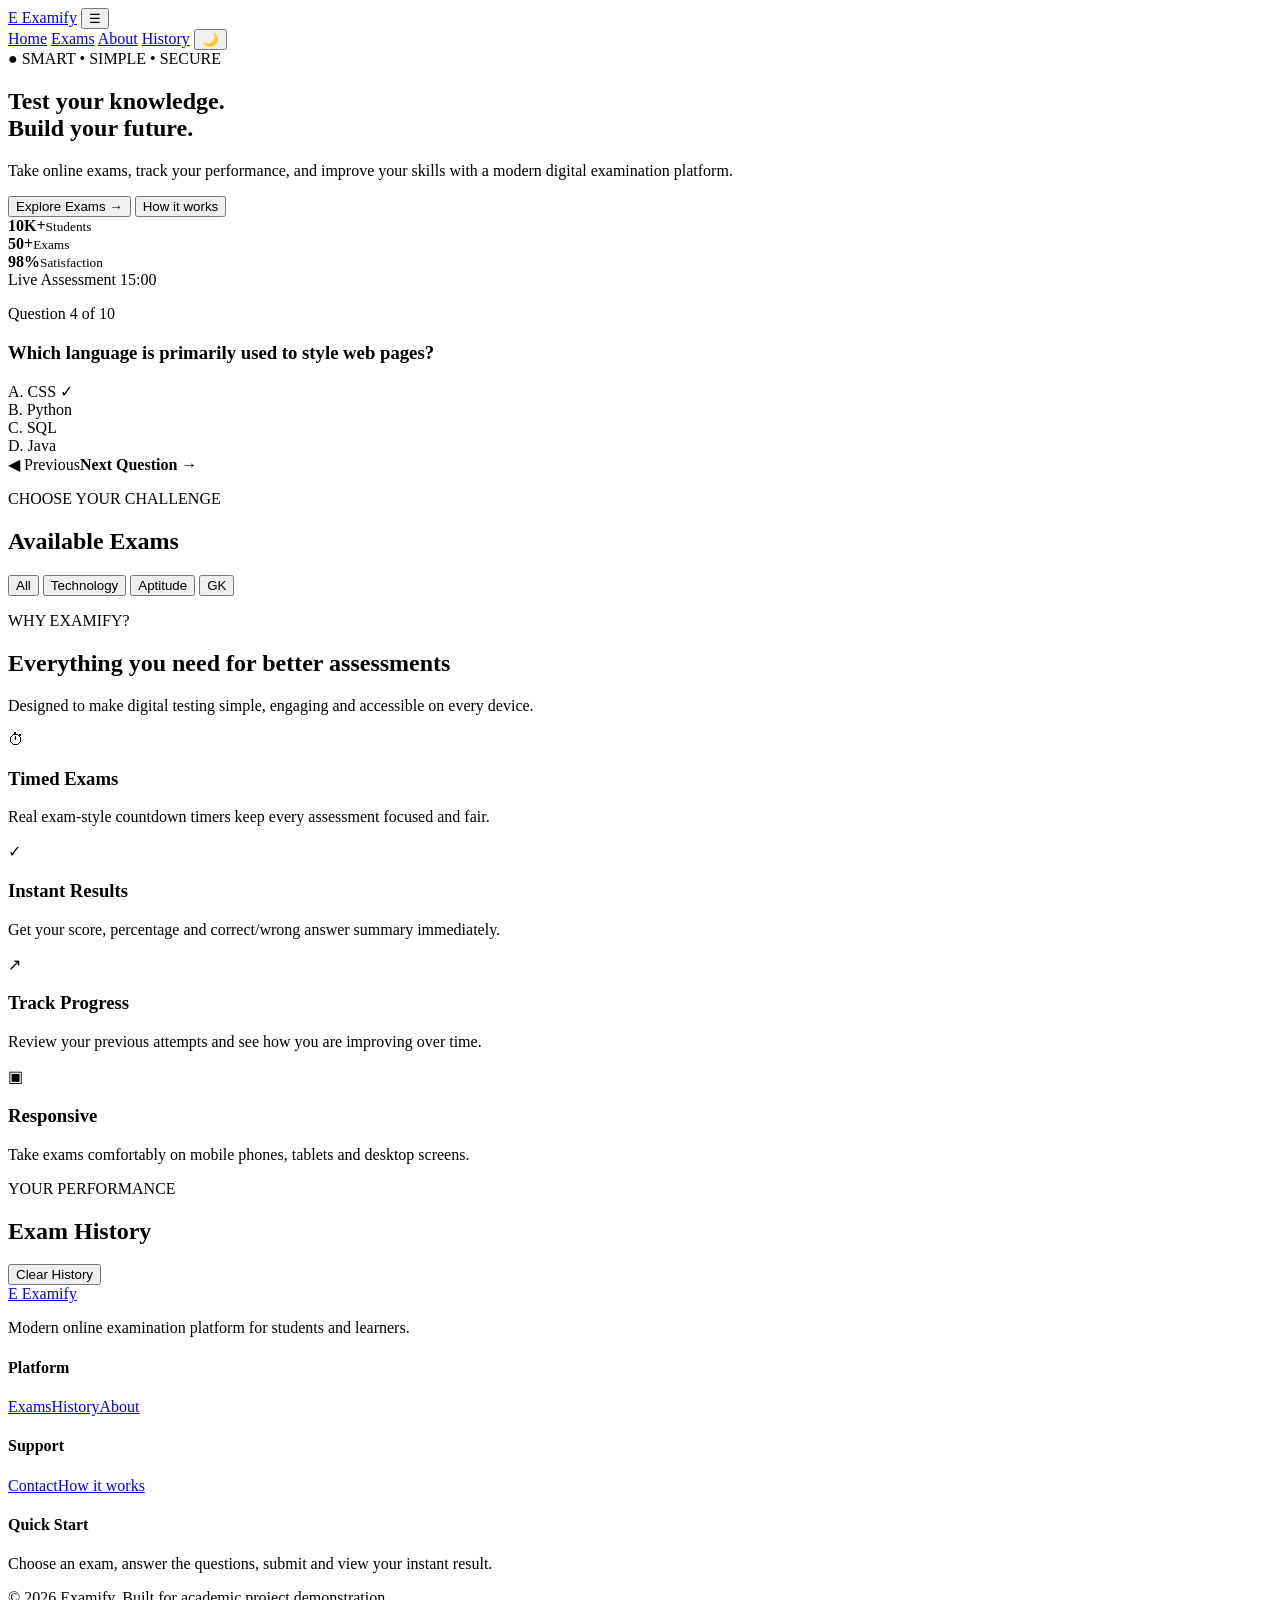
==== index.html @ b93797ea "Add files via upload" ====
<!DOCTYPE html>
<html lang="en">
<head>
  <meta charset="UTF-8">
  <meta name="viewport" content="width=device-width, initial-scale=1.0">
  <meta name="description" content="Examify - Modern Online Examination System">
  <title>Examify | Online Examination System</title>
  <link rel="preconnect" href="https://fonts.googleapis.com">
  <link rel="preconnect" href="https://fonts.gstatic.com" crossorigin>
  <link href="https://fonts.googleapis.com/css2?family=Inter:wght@400;500;600;700;800&display=swap" rel="stylesheet">
  <link rel="stylesheet" href="css/style.css">
</head>
<body>
  <div id="toast" class="toast"></div>

  <header class="navbar">
    <div class="container nav-inner">
      <a class="brand" href="#home" data-nav="home"><span class="brand-mark">E</span> Examify</a>
      <button class="mobile-menu" id="mobileMenu" aria-label="Toggle menu">☰</button>
      <nav id="navLinks">
        <a href="#home" data-nav="home">Home</a>
        <a href="#exams" data-nav="exams">Exams</a>
        <a href="#about" data-nav="about">About</a>
        <a href="#history" data-nav="history">History</a>
        <button class="theme-btn" id="themeToggle" aria-label="Toggle dark mode">🌙</button>
      </nav>
    </div>
  </header>

  <main>
    <section id="home" class="page-section hero-section">
      <div class="container hero-grid">
        <div class="hero-copy">
          <div class="eyebrow"><span>●</span> SMART • SIMPLE • SECURE</div>
          <h1>Test your knowledge.<br><span>Build your future.</span></h1>
          <p>Take online exams, track your performance, and improve your skills with a modern digital examination platform.</p>
          <div class="hero-actions">
            <button class="btn btn-primary" data-scroll="#exams">Explore Exams <span>→</span></button>
            <button class="btn btn-ghost" data-scroll="#about">How it works</button>
          </div>
          <div class="hero-stats">
            <div><strong>10K+</strong><small>Students</small></div>
            <div><strong>50+</strong><small>Exams</small></div>
            <div><strong>98%</strong><small>Satisfaction</small></div>
          </div>
        </div>
        <div class="hero-card-wrap">
          <div class="hero-orb"></div>
          <div class="exam-preview">
            <div class="preview-top"><span class="live-dot"></span> Live Assessment <span class="preview-time">15:00</span></div>
            <div class="progress-line"><span></span></div>
            <p class="preview-label">Question 4 of 10</p>
            <h3>Which language is primarily used to style web pages?</h3>
            <div class="preview-option correct">A. CSS <span>✓</span></div>
            <div class="preview-option">B. Python</div>
            <div class="preview-option">C. SQL</div>
            <div class="preview-option">D. Java</div>
            <div class="preview-footer"><span>◀ Previous</span><b>Next Question →</b></div>
          </div>
        </div>
      </div>
    </section>

    <section id="exams" class="page-section">
      <div class="container">
        <div class="section-heading">
          <div>
            <p class="section-kicker">CHOOSE YOUR CHALLENGE</p>
            <h2>Available Exams</h2>
          </div>
          <div class="filter-group">
            <button class="filter active" data-filter="All">All</button>
            <button class="filter" data-filter="Technology">Technology</button>
            <button class="filter" data-filter="Aptitude">Aptitude</button>
            <button class="filter" data-filter="General Knowledge">GK</button>
          </div>
        </div>
        <div id="examGrid" class="exam-grid"></div>
      </div>
    </section>

    <section id="about" class="page-section about-section">
      <div class="container">
        <div class="section-heading centered">
          <p class="section-kicker">WHY EXAMIFY?</p>
          <h2>Everything you need for better assessments</h2>
          <p>Designed to make digital testing simple, engaging and accessible on every device.</p>
        </div>
        <div class="features-grid">
          <article class="feature-card"><div class="feature-icon purple">⏱</div><h3>Timed Exams</h3><p>Real exam-style countdown timers keep every assessment focused and fair.</p></article>
          <article class="feature-card"><div class="feature-icon blue">✓</div><h3>Instant Results</h3><p>Get your score, percentage and correct/wrong answer summary immediately.</p></article>
          <article class="feature-card"><div class="feature-icon green">↗</div><h3>Track Progress</h3><p>Review your previous attempts and see how you are improving over time.</p></article>
          <article class="feature-card"><div class="feature-icon orange">▣</div><h3>Responsive</h3><p>Take exams comfortably on mobile phones, tablets and desktop screens.</p></article>
        </div>
      </div>
    </section>

    <section id="history" class="page-section">
      <div class="container">
        <div class="section-heading">
          <div><p class="section-kicker">YOUR PERFORMANCE</p><h2>Exam History</h2></div>
          <button id="clearHistory" class="btn btn-small btn-danger">Clear History</button>
        </div>
        <div id="historyContent"></div>
      </div>
    </section>
  </main>

  <footer>
    <div class="container footer-grid">
      <div><a class="brand" href="#home"><span class="brand-mark">E</span> Examify</a><p>Modern online examination platform for students and learners.</p></div>
      <div><h4>Platform</h4><a href="#exams">Exams</a><a href="#history">History</a><a href="#about">About</a></div>
      <div><h4>Support</h4><a href="mailto:support@examify.demo">Contact</a><a href="#about">How it works</a></div>
      <div><h4>Quick Start</h4><p>Choose an exam, answer the questions, submit and view your instant result.</p></div>
    </div>
    <div class="footer-bottom">© 2026 Examify. Built for academic project demonstration.</div>
  </footer>

  <script src="js/data.js"></script>
  <script src="js/app.js"></script>
</body>
</html>
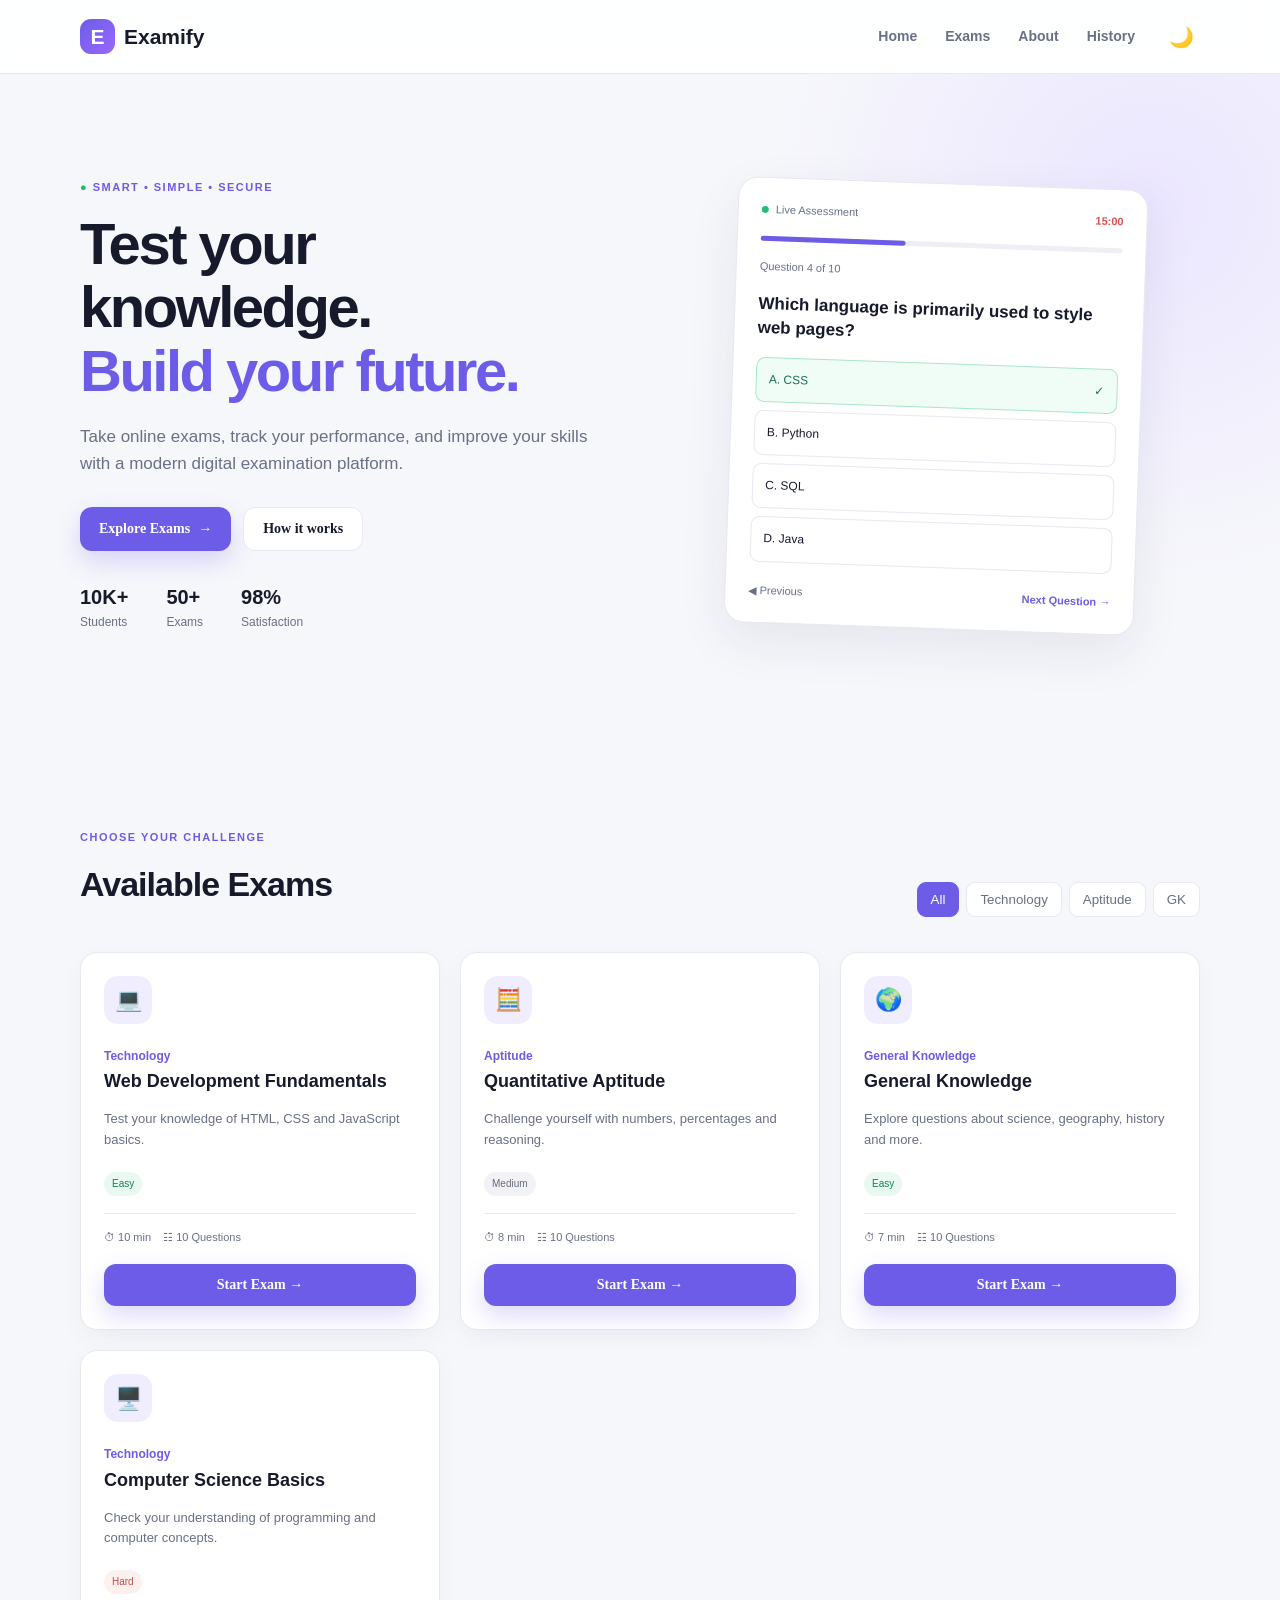
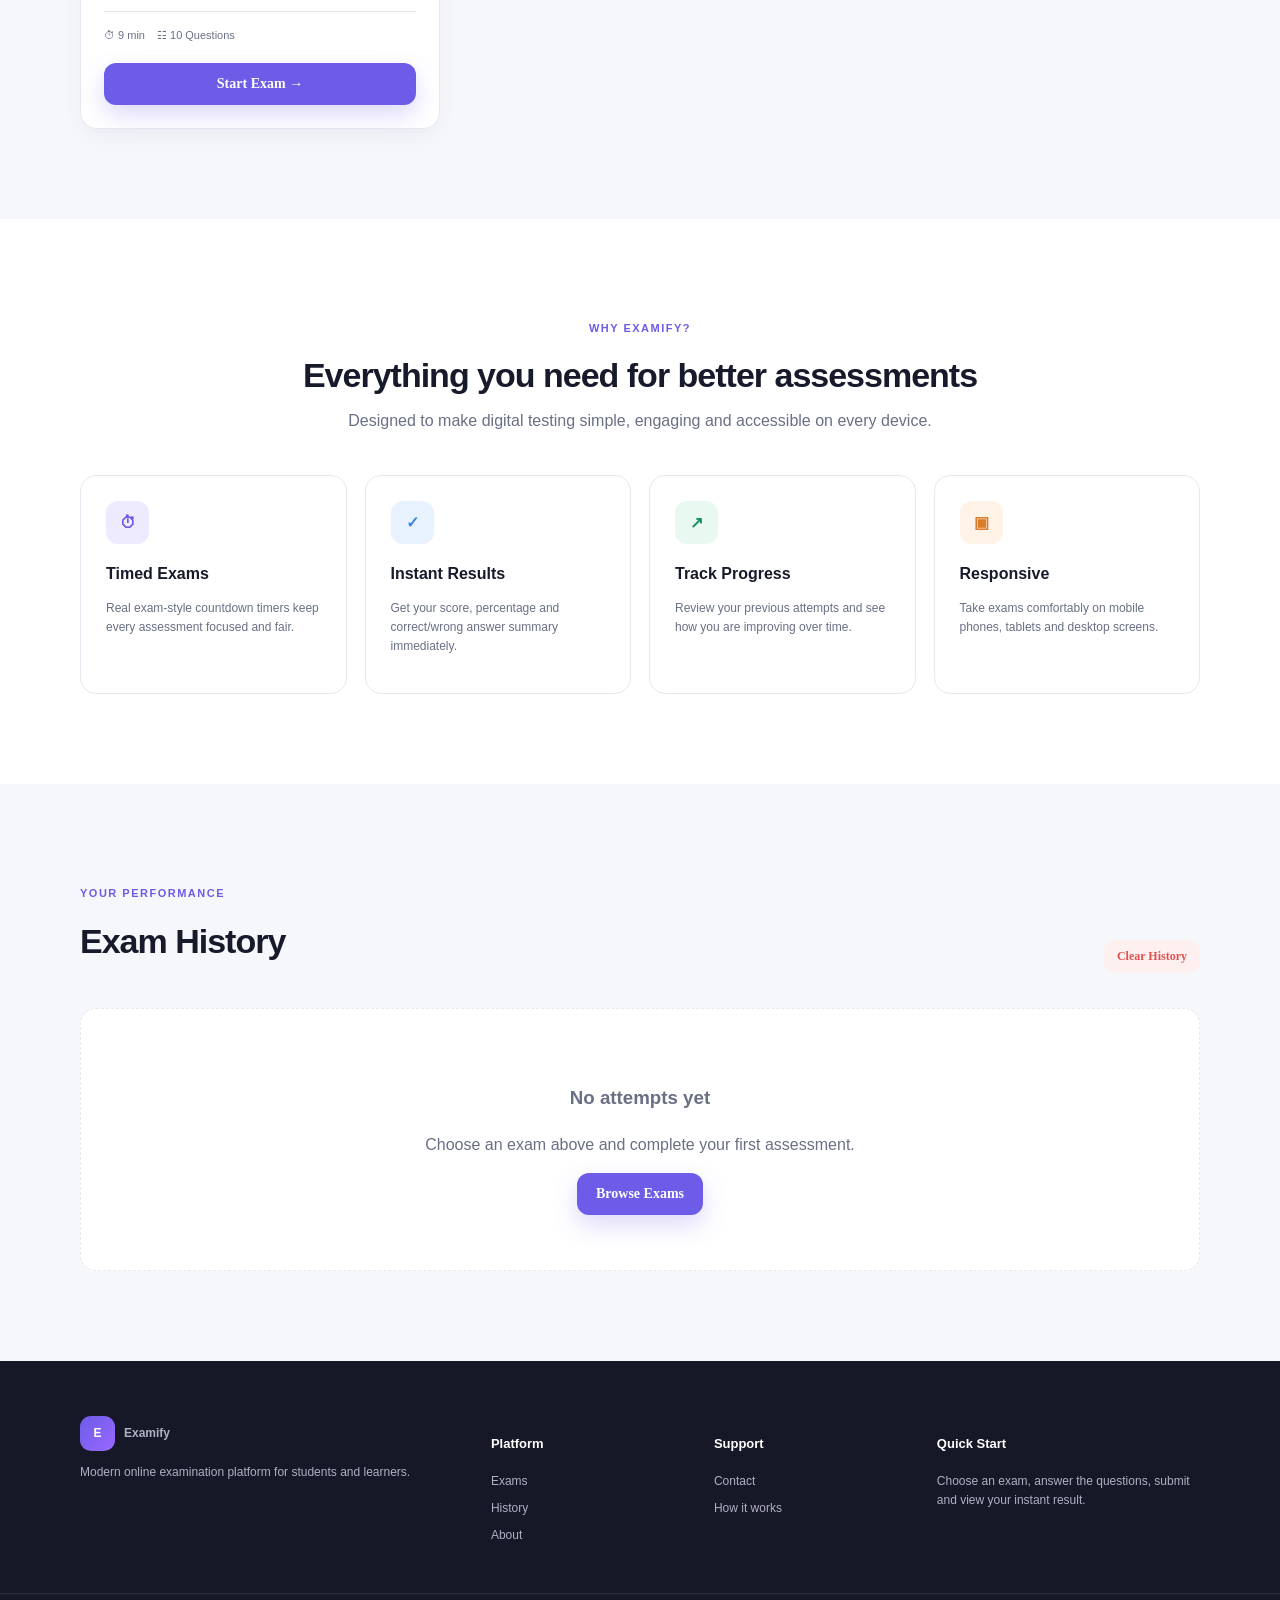
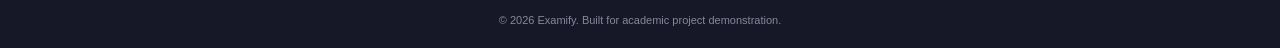
==== commit 91a9463c: "Update index.html" ====
--- a/index.html
+++ b/index.html
@@ -8,7 +8,7 @@
   <link rel="preconnect" href="https://fonts.googleapis.com">
   <link rel="preconnect" href="https://fonts.gstatic.com" crossorigin>
   <link href="https://fonts.googleapis.com/css2?family=Inter:wght@400;500;600;700;800&display=swap" rel="stylesheet">
-  <link rel="stylesheet" href="css/style.css">
+  <link rel="stylesheet" href="style.css">
 </head>
 <body>
   <div id="toast" class="toast"></div>
@@ -116,7 +116,7 @@
     <div class="footer-bottom">© 2026 Examify. Built for academic project demonstration.</div>
   </footer>
 
-  <script src="js/data.js"></script>
-  <script src="js/app.js"></script>
+  <script src="data.js"></script>
+  <script src="app.js"></script>
 </body>
-</html>+</html>
--- a/style.css
+++ b/style.css
@@ -0,0 +1,17 @@
+:root{
+  --bg:#f6f7fb;--surface:#fff;--text:#171a2b;--muted:#697085;--primary:#6c5ce7;
+  --primary2:#8a78ff;--border:#e7e8f0;--success:#18a66a;--danger:#e05252;--shadow:0 18px 50px rgba(31,35,63,.08)
+}
+*{box-sizing:border-box}html{scroll-behavior:smooth}body{margin:0;font-family:Inter,Arial,sans-serif;background:var(--bg);color:var(--text);line-height:1.6}
+a{text-decoration:none;color:inherit}.container{width:min(1120px,92%);margin:auto}.navbar{height:74px;background:rgba(255,255,255,.9);backdrop-filter:blur(12px);border-bottom:1px solid var(--border);position:sticky;top:0;z-index:20}.nav-inner{height:100%;display:flex;align-items:center;justify-content:space-between}.brand{font-size:21px;font-weight:800;display:flex;align-items:center;gap:9px}.brand-mark{display:grid;place-items:center;width:35px;height:35px;border-radius:11px;background:linear-gradient(135deg,var(--primary),#9a68ff);color:#fff}.navbar nav{display:flex;gap:28px;align-items:center}.navbar nav>a{color:var(--muted);font-size:14px;font-weight:600}.navbar nav>a:hover{color:var(--primary)}.theme-btn,.mobile-menu{border:0;background:transparent;font-size:20px;cursor:pointer}.mobile-menu{display:none}
+.page-section{padding:90px 0}.hero-section{padding:105px 0 95px;overflow:hidden;background:radial-gradient(circle at 90% 20%,#ebe6ff 0,transparent 30%),var(--bg)}.hero-grid{display:grid;grid-template-columns:1fr 1fr;gap:65px;align-items:center}.eyebrow,.section-kicker{font-size:11px;font-weight:800;letter-spacing:1.5px;color:var(--primary)}.eyebrow span{color:#22b878}.hero-copy h1{font-size:58px;line-height:1.1;letter-spacing:-2.5px;margin:15px 0 20px}.hero-copy h1 span{color:var(--primary)}.hero-copy>p{max-width:550px;color:var(--muted);font-size:17px}.hero-actions{display:flex;gap:12px;margin:30px 0}.btn{border:0;border-radius:12px;padding:13px 19px;font:600 14px Inter;cursor:pointer;transition:.2s;display:inline-flex;align-items:center;justify-content:center;gap:8px}.btn-primary{background:var(--primary);color:#fff;box-shadow:0 10px 25px rgba(108,92,231,.23)}.btn-primary:hover{transform:translateY(-2px);background:#5d4cdb}.btn-ghost{background:var(--surface);color:var(--text);border:1px solid var(--border)}.btn-ghost:hover{border-color:#c8c4f8}.btn-danger{background:#fff0f0;color:var(--danger)}.btn-small{padding:9px 13px;font-size:12px}.hero-stats{display:flex;gap:38px}.hero-stats div{display:flex;flex-direction:column}.hero-stats strong{font-size:20px}.hero-stats small{color:var(--muted);font-size:12px}.hero-card-wrap{position:relative;min-height:440px;display:grid;place-items:center}.hero-orb{position:absolute;width:380px;height:380px;border-radius:50%;background:#e8e1ff}.exam-preview{position:relative;width:min(410px,100%);background:var(--surface);border:1px solid var(--border);border-radius:20px;padding:23px;box-shadow:var(--shadow);transform:rotate(2deg)}.preview-top{font-size:11px;color:var(--muted);display:flex;gap:7px;align-items:center}.preview-time{margin-left:auto;color:var(--danger);font-weight:800}.live-dot{width:7px;height:7px;background:#23bd79;border-radius:50%}.progress-line{height:5px;background:#eeeef5;border-radius:20px;margin:17px 0}.progress-line span{display:block;width:40%;height:100%;background:var(--primary);border-radius:20px}.preview-label{font-size:11px;color:var(--muted)}.exam-preview h3{font-size:17px;line-height:1.4}.preview-option{padding:12px;border:1px solid var(--border);border-radius:9px;margin:8px 0;font-size:12px}.preview-option.correct{border-color:#a9e7ca;background:#f0fcf6;color:#15744d}.preview-option span{float:right}.preview-footer{display:flex;justify-content:space-between;margin-top:20px;font-size:11px;color:var(--muted)}.preview-footer b{color:var(--primary)}
+.section-heading{display:flex;justify-content:space-between;align-items:end;gap:20px;margin-bottom:35px}.section-heading h2{font-size:34px;letter-spacing:-1px;margin:5px 0}.section-heading>div>p:not(.section-kicker),.section-heading.centered>p:last-child{color:var(--muted);margin:0}.filter-group{display:flex;gap:7px;flex-wrap:wrap}.filter{border:1px solid var(--border);background:var(--surface);padding:9px 13px;border-radius:9px;color:var(--muted);cursor:pointer}.filter.active{background:var(--primary);color:#fff;border-color:var(--primary)}.exam-grid{display:grid;grid-template-columns:repeat(3,1fr);gap:20px}.exam-card{background:var(--surface);border:1px solid var(--border);border-radius:17px;padding:23px;box-shadow:0 8px 25px rgba(30,34,60,.04);transition:.2s}.exam-card:hover{transform:translateY(-4px);box-shadow:var(--shadow)}.exam-icon{width:48px;height:48px;border-radius:14px;display:grid;place-items:center;font-size:22px;background:#f0edff;margin-bottom:18px}.exam-card h3{margin:0 0 6px;font-size:18px}.exam-card .category{font-size:12px;color:var(--primary);font-weight:700}.exam-card p{color:var(--muted);font-size:13px}.exam-meta{display:flex;gap:12px;flex-wrap:wrap;border-top:1px solid var(--border);padding-top:15px;margin-top:17px;color:var(--muted);font-size:11px}.exam-card .btn{width:100%;margin-top:18px}.difficulty{display:inline-block;margin-top:8px;font-size:10px;padding:4px 8px;border-radius:99px;background:#f2f2f6;color:#666b7d}.difficulty.easy{color:#168154;background:#e9f9f1}.difficulty.hard{color:#c34a4a;background:#fff0f0}.about-section{background:var(--surface)}.section-heading.centered{text-align:center;display:block;max-width:700px;margin:0 auto 42px}.features-grid{display:grid;grid-template-columns:repeat(4,1fr);gap:18px}.feature-card{padding:25px;border:1px solid var(--border);border-radius:16px}.feature-icon{width:43px;height:43px;border-radius:12px;display:grid;place-items:center;font-weight:800;margin-bottom:17px}.feature-icon.purple{background:#eeeaff;color:var(--primary)}.feature-icon.blue{background:#e8f2ff;color:#4285df}.feature-icon.green{background:#e9f9f1;color:#179160}.feature-icon.orange{background:#fff2e6;color:#d87c2a}.feature-card h3{font-size:16px;margin:0}.feature-card p{color:var(--muted);font-size:12px}
+footer{background:#171827;color:#fff;padding-top:55px}.footer-grid{display:grid;grid-template-columns:2fr 1fr 1fr 1.4fr;gap:35px;padding-bottom:40px}.footer-grid p,.footer-grid a{color:#aeb0c1;font-size:12px}.footer-grid h4{font-size:13px}.footer-grid>div:not(:first-child) a{display:block;margin:8px 0}.footer-bottom{border-top:1px solid #2c2d3d;text-align:center;color:#85889b;padding:18px;font-size:11px}
+.toast{position:fixed;right:20px;top:90px;background:#202133;color:#fff;padding:12px 16px;border-radius:10px;opacity:0;transform:translateY(-10px);transition:.25s;z-index:50;font-size:12px}.toast.show{opacity:1;transform:none}
+.exam-header{background:var(--surface);border-bottom:1px solid var(--border);height:72px}.exam-header-inner{height:100%;display:flex;align-items:center;justify-content:space-between}.exam-title{font-weight:700;text-align:center}.exam-title small{display:block;font-size:10px;color:var(--muted);font-weight:500}.timer-box{background:#fff1f1;color:var(--danger);padding:10px 14px;border-radius:10px;min-width:95px;text-align:center}.exam-main{padding:45px 0}.exam-layout{display:grid;grid-template-columns:1fr 280px;gap:24px}.question-panel,.question-nav{background:var(--surface);border:1px solid var(--border);border-radius:18px;padding:30px;box-shadow:0 8px 25px rgba(30,34,60,.04)}.question-meta{display:flex;justify-content:space-between;align-items:center;color:var(--muted);font-size:12px}.badge{padding:5px 9px;border-radius:99px;background:#eeeaff;color:var(--primary);font-weight:700}.question-progress{height:5px;background:#eeeef5;margin:18px 0 27px;border-radius:10px}.question-progress span{display:block;height:100%;width:0;background:var(--primary);border-radius:10px;transition:.3s}.question-panel h1{font-size:25px;line-height:1.4;margin-bottom:27px}.options{display:grid;gap:12px}.option{border:1px solid var(--border);padding:16px;border-radius:12px;cursor:pointer;display:flex;gap:13px;align-items:center;font-size:14px;transition:.2s}.option:hover{border-color:#bcb5f6;background:#fbfaff}.option.selected{border-color:var(--primary);background:#f2efff}.option-letter{width:30px;height:30px;border-radius:8px;background:#f1f1f5;display:grid;place-items:center;font-size:12px;font-weight:800;color:var(--muted)}.selected .option-letter{background:var(--primary);color:#fff}.exam-actions{display:flex;gap:10px;margin-top:30px}.btn-submit{margin-left:auto;background:#1d8c61;color:#fff}.question-nav h3{margin:0;font-size:16px}.question-nav>p{font-size:11px;color:var(--muted)}.palette{display:grid;grid-template-columns:repeat(5,1fr);gap:8px;margin:20px 0}.palette button{border:1px solid var(--border);background:var(--surface);height:38px;border-radius:8px;cursor:pointer;font-size:11px}.palette button.current{border-color:var(--primary);color:var(--primary);font-weight:800}.palette button.answered{background:var(--primary);color:#fff;border-color:var(--primary)}.palette button.answered.current{box-shadow:0 0 0 3px #ddd8ff}.legend{display:grid;gap:8px;font-size:10px;color:var(--muted);border-top:1px solid var(--border);padding-top:16px}.legend i{display:inline-block;width:9px;height:9px;border:1px solid var(--border);border-radius:3px;margin-right:5px}.legend i.answered{background:var(--primary);border-color:var(--primary)}.exam-note{margin-top:25px;background:#f8f7ff;border-radius:12px;padding:13px;font-size:11px}.exam-note p{color:var(--muted);margin:4px 0}
+.modal{position:fixed;inset:0;background:rgba(14,16,30,.55);display:none;place-items:center;z-index:100;padding:20px}.modal.show{display:grid}.modal-card{background:var(--surface);width:min(430px,100%);padding:30px;border-radius:18px;text-align:center}.modal-icon{width:45px;height:45px;margin:auto;background:#eeeaff;color:var(--primary);border-radius:50%;display:grid;place-items:center;font-weight:800}.modal-card h2{margin:15px 0 5px}.modal-card p{color:var(--muted);font-size:13px}.modal-actions{display:flex;gap:10px;justify-content:center;margin-top:20px}
+.result-main{padding:60px 0}.result-card{max-width:650px;margin:auto;text-align:center;background:var(--surface);border:1px solid var(--border);border-radius:22px;padding:40px 30px;box-shadow:var(--shadow)}.result-icon{width:55px;height:55px;border-radius:50%;display:grid;place-items:center;margin:auto;background:#e9f9f1;color:var(--success);font-size:25px}.result-card h1{margin:7px 0}.result-card>p:not(.section-kicker){color:var(--muted);font-size:13px}.score-circle{width:145px;height:145px;border-radius:50%;border:10px solid #ebe8ff;margin:28px auto;display:grid;place-items:center}.score-circle strong{font-size:38px}.score-circle span{font-size:12px;color:var(--muted)}.result-stats{display:grid;grid-template-columns:repeat(4,1fr);border:1px solid var(--border);border-radius:14px;overflow:hidden}.result-stats div{padding:15px 7px;border-right:1px solid var(--border)}.result-stats div:last-child{border:0}.result-stats strong{display:block;font-size:18px}.result-stats span{font-size:10px;color:var(--muted)}.result-message{margin:20px 0;padding:12px;border-radius:10px;background:#f7f7fb;font-size:12px}.result-actions{display:flex;justify-content:center;gap:10px}.review-section{margin-top:35px}.review-item{background:var(--surface);border:1px solid var(--border);padding:18px;border-radius:14px;margin:10px 0}.review-item.correct{border-left:4px solid var(--success)}.review-item.wrong{border-left:4px solid var(--danger)}.review-item h4{margin:0 0 9px;font-size:13px}.review-item p{margin:4px 0;font-size:11px;color:var(--muted)}.review-item b{color:var(--text)}
+.history-empty{text-align:center;background:var(--surface);border:1px dashed var(--border);padding:55px 20px;border-radius:16px;color:var(--muted)}.history-table-wrap{background:var(--surface);border:1px solid var(--border);border-radius:16px;overflow:auto}.history-table{width:100%;border-collapse:collapse;font-size:12px}.history-table th,.history-table td{padding:15px;text-align:left;border-bottom:1px solid var(--border)}.history-table th{color:var(--muted);font-size:10px;text-transform:uppercase}.status-pass{color:var(--success);font-weight:800}.status-fail{color:var(--danger);font-weight:800}
+body.dark{--bg:#11121b;--surface:#191a27;--text:#f1f2f7;--muted:#a4a7b7;--border:#2a2c3c}.dark .navbar{background:rgba(25,26,39,.9)}.dark .exam-orb{}.dark .preview-option.correct,.dark .exam-note{background:#1b2b25}.dark .filter,.dark .btn-ghost{background:var(--surface)}.dark .difficulty{background:#292a37}.dark .result-message{background:#222330}
+@media(max-width:900px){.hero-grid{grid-template-columns:1fr}.hero-copy h1{font-size:47px}.hero-card-wrap{min-height:400px}.exam-grid{grid-template-columns:repeat(2,1fr)}.features-grid{grid-template-columns:repeat(2,1fr)}.exam-layout{grid-template-columns:1fr}.question-nav{order:-1}.palette{grid-template-columns:repeat(10,1fr)}.footer-grid{grid-template-columns:2fr 1fr 1fr}}
+@media(max-width:650px){.navbar nav{display:none}.navbar nav.open{display:flex;position:absolute;top:74px;left:0;right:0;background:var(--surface);padding:20px;flex-direction:column;border-bottom:1px solid var(--border)}.mobile-menu{display:block}.hero-section{padding:70px 0}.hero-copy h1{font-size:39px}.hero-stats{gap:20px}.section-heading{align-items:flex-start;flex-direction:column}.exam-grid,.features-grid{grid-template-columns:1fr}.page-section{padding:65px 0}.exam-title{font-size:12px}.timer-box{min-width:78px;padding:8px}.exam-header .brand{font-size:15px}.exam-header .brand-mark{width:30px;height:30px}.question-panel,.question-nav{padding:20px}.question-panel h1{font-size:20px}.palette{grid-template-columns:repeat(5,1fr)}.exam-actions{flex-wrap:wrap}.btn-submit{margin-left:0;width:100%}.result-stats{grid-template-columns:repeat(2,1fr)}.result-stats div{border-bottom:1px solid var(--border)}.result-actions{flex-direction:column}.footer-grid{grid-template-columns:1fr 1fr}}
